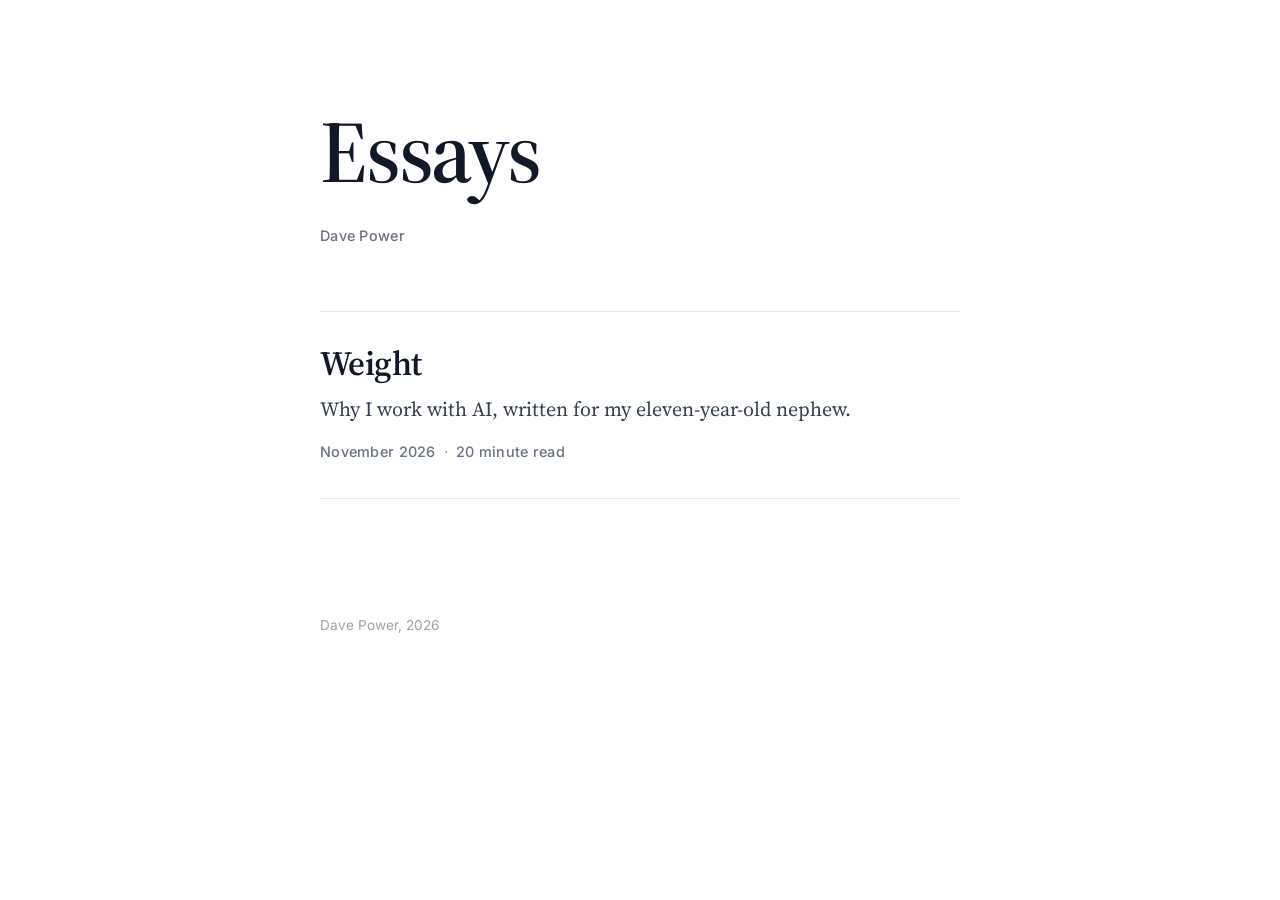
==== index.html @ 6601c46f "Publish Weight Co-Authored-By: Claude Fable 5.2 <noreply@anthropic.com> Claude-Session: https://clau" ====
<!DOCTYPE html>
<html lang="en-IE">
<head>
<meta charset="utf-8">
<meta name="viewport" content="width=device-width, initial-scale=1">
<title>Essays · Dave Power</title>
<meta name="description" content="Essays by Dave Power.">
<meta name="author" content="Dave Power">
<link rel="canonical" href="https://dpowert2.github.io/essays/">
<meta property="og:type" content="website">
<meta property="og:title" content="Essays · Dave Power">
<meta property="og:url" content="https://dpowert2.github.io/essays/">
<link rel="icon" href="data:image/svg+xml,%3Csvg xmlns='http://www.w3.org/2000/svg' viewBox='0 0 32 32'%3E%3Crect width='32' height='32' rx='7' fill='%23111827'/%3E%3Ccircle cx='16' cy='16' r='5' fill='%23E84B3C'/%3E%3C/svg%3E">
<link rel="preconnect" href="https://fonts.googleapis.com">
<link rel="preconnect" href="https://fonts.gstatic.com" crossorigin>
<link rel="stylesheet" href="https://fonts.googleapis.com/css2?family=Inter:wght@400;500;600&amp;family=Source+Serif+4:ital,opsz,wght@0,8..60,400;0,8..60,600;1,8..60,400&amp;display=swap">
<link rel="stylesheet" href="assets/essay.css">
</head>
<body class="index">
<main>
<header class="masthead">
<h1>Essays</h1>
<p class="meta">Dave Power</p>
</header>
<ul class="essays">
<li>
<a href="weight/">
<h2>Weight</h2>
<p class="blurb">Why I work with AI, written for my eleven-year-old nephew.</p>
<p class="meta"><time datetime="2026-11-24">November 2026</time><span class="dot">·</span>20 minute read</p>
</a>
</li>
</ul>
</main>
<footer class="site"><span>Dave Power, 2026</span></footer>
</body>
</html>
---- assets/essay.css ----
/* Essays. A reading page: one column, a serif at a comfortable size,
   colours taken from Dave's light palette, the coral accent used once. */

:root {
  --surface: #FFFFFF;
  --surface-muted: #F3F4F6;
  --border: #E5E8EE;
  --text-primary: #111827;
  --text-body: #374151;
  --text-muted: #6B7280;
  --text-faint: #9CA3AF;
  --accent: #E84B3C;

  --serif: 'Source Serif 4', 'Source Serif Pro', Charter, 'Iowan Old Style', Georgia, serif;
  --sans: 'Inter', -apple-system, BlinkMacSystemFont, 'Segoe UI', sans-serif;

  --measure: 32rem;
  --gutter: clamp(1.25rem, 5vw, 2.5rem);
}

*, *::before, *::after { box-sizing: border-box; }

html {
  font-size: 112.5%;            /* 18px base on phones */
  -webkit-text-size-adjust: 100%;
  text-size-adjust: 100%;
  scroll-behavior: smooth;
  scroll-padding-top: 2rem;
}
@media (min-width: 46em) { html { font-size: 125%; } }   /* 20px on larger screens */

body {
  margin: 0;
  background: var(--surface);
  color: var(--text-body);
  font-family: var(--serif);
  font-size: 1rem;
  line-height: 1.68;
  font-optical-sizing: auto;
  font-kerning: normal;
  font-variant-numeric: oldstyle-nums proportional-nums;
  text-rendering: optimizeLegibility;
  -webkit-font-smoothing: antialiased;
  -moz-osx-font-smoothing: grayscale;
}

main, nav.top, footer.site {
  max-width: calc(var(--measure) + 2 * var(--gutter));
  margin-inline: auto;
  padding-inline: var(--gutter);
}

a { color: inherit; }

/* Reading progress: the one use of the accent on the essay page */
.progress {
  position: fixed; inset: 0 0 auto 0; height: 3px; z-index: 10;
  pointer-events: none;
}
.progress span {
  display: block; height: 100%;
  background: var(--accent);
  transform: scaleX(0); transform-origin: 0 50%;
}

/* Small sans furniture */
nav.top, .meta, footer.site, .sources, sup.note {
  font-family: var(--sans);
  font-variant-numeric: lining-nums;
}

nav.top {
  padding-top: 1.75rem;
  font-size: 0.72rem;
  font-weight: 500;
  letter-spacing: 0.08em;
  text-transform: uppercase;
}
nav.top a { color: var(--text-muted); text-decoration: none; }
nav.top a:hover { color: var(--text-primary); }
nav.top a::before { content: "\2190\00a0\00a0"; }

/* Masthead */
.masthead { padding-top: clamp(3rem, 12vh, 6.5rem); margin-bottom: clamp(2.5rem, 7vh, 4rem); }

h1 {
  margin: 0;
  font-family: var(--serif);
  font-weight: 600;
  font-size: clamp(3.2rem, 13vw, 5.4rem);
  line-height: 0.98;
  letter-spacing: -0.025em;
  color: var(--text-primary);
  font-variant-numeric: lining-nums;
}

.meta {
  margin: 1.5rem 0 0;
  font-size: 0.72rem;
  font-weight: 500;
  letter-spacing: 0.02em;
  color: var(--text-muted);
}
.dot { margin-inline: 0.55em; color: var(--text-faint); }

/* Prose */
.prose p {
  margin: 0 0 1.25em;
  hyphens: manual;
  text-wrap: pretty;
  overflow-wrap: break-word;
}
.prose p.lead { color: var(--text-primary); }
@media (min-width: 46em) {
  .prose p.lead { font-size: 1.14rem; line-height: 1.6; }
}

.prose h2 {
  margin: 3.4em 0 1em;
  font-family: var(--serif);
  font-weight: 600;
  font-size: 1.42rem;
  line-height: 1.22;
  letter-spacing: -0.012em;
  color: var(--text-primary);
  text-wrap: balance;
  font-variant-numeric: lining-nums;
}
.prose h2:first-child { margin-top: 0; }

/* Section opener: a short rule above each heading after the first */
.prose h2:not(:first-child)::before {
  content: "";
  display: block;
  width: 2.25rem; height: 1px;
  margin-bottom: 1.7em;
  background: var(--text-faint);
}

sup.note {
  font-size: 0.56em;
  font-weight: 600;
  line-height: 0;
  vertical-align: super;
  margin-left: 0.04em;
}
sup.note a {
  color: var(--text-muted);
  text-decoration: none;
  padding: 0.5em 0.1em;         /* a taller target for thumbs */
}
sup.note a:hover, sup.note a:focus-visible { color: var(--accent); }

/* Sources */
.sources {
  margin-top: 4.5rem;
  padding-top: 1.75rem;
  border-top: 1px solid var(--border);
  font-size: 0.7rem;
  line-height: 1.6;
  color: var(--text-muted);
}
.sources h2 {
  margin: 0 0 1rem;
  font-family: var(--sans);
  font-size: 0.66rem;
  font-weight: 600;
  letter-spacing: 0.1em;
  text-transform: uppercase;
  color: var(--text-muted);
}
.sources ol { margin: 0; padding-left: 1.4em; }
.sources li { margin-bottom: 0.55em; padding-left: 0.3em; }
.sources li::marker { color: var(--text-faint); font-weight: 600; }
.sources li:target { color: var(--text-primary); }
.sources cite { font-style: italic; }
.sources a { text-decoration-color: var(--text-faint); text-underline-offset: 0.18em; text-decoration-thickness: 1px; }
.sources a:hover { color: var(--text-primary); text-decoration-color: currentColor; }
.sources a.back { text-decoration: none; color: var(--text-faint); margin-left: 0.2em; }
.sources a.back:hover { color: var(--accent); }

/* Footer */
footer.site {
  display: flex; justify-content: space-between; gap: 1rem;
  margin-top: 4rem; padding-block: 1.75rem 3.5rem;
  font-size: 0.68rem;
  color: var(--text-faint);
}
footer.site a { color: var(--text-muted); text-decoration: none; }
footer.site a:hover { color: var(--text-primary); }

/* Index page */
.index h1 { font-size: clamp(2.8rem, 11vw, 4.4rem); }
.essays { list-style: none; margin: 0; padding: 0; border-top: 1px solid var(--border); }
.essays li { border-bottom: 1px solid var(--border); }
.essays a { display: block; padding: 1.6rem 0 1.7rem; text-decoration: none; }
.essays h2 {
  margin: 0;
  font-family: var(--serif);
  font-weight: 600;
  font-size: 1.7rem;
  line-height: 1.15;
  letter-spacing: -0.015em;
  color: var(--text-primary);
  transition: color 0.15s;
}
.essays a:hover h2, .essays a:focus-visible h2 { color: var(--accent); }
.essays .blurb { margin: 0.45rem 0 0; color: var(--text-body); }
.essays .meta { margin-top: 0.7rem; }

:focus-visible { outline: 2px solid var(--accent); outline-offset: 3px; border-radius: 2px; }
::selection { background: #FEF2F0; color: var(--text-primary); }

@media (prefers-reduced-motion: reduce) {
  html { scroll-behavior: auto; }
  .essays h2 { transition: none; }
}

@media print {
  html { font-size: 11pt; }
  .progress, nav.top, footer.site, .sources a.back { display: none; }
  .masthead { padding-top: 0; }
  body { color: #000; }
  .prose h2 { break-after: avoid; }
  .prose p { orphans: 3; widows: 3; }
  .sources a { text-decoration: none; }
}
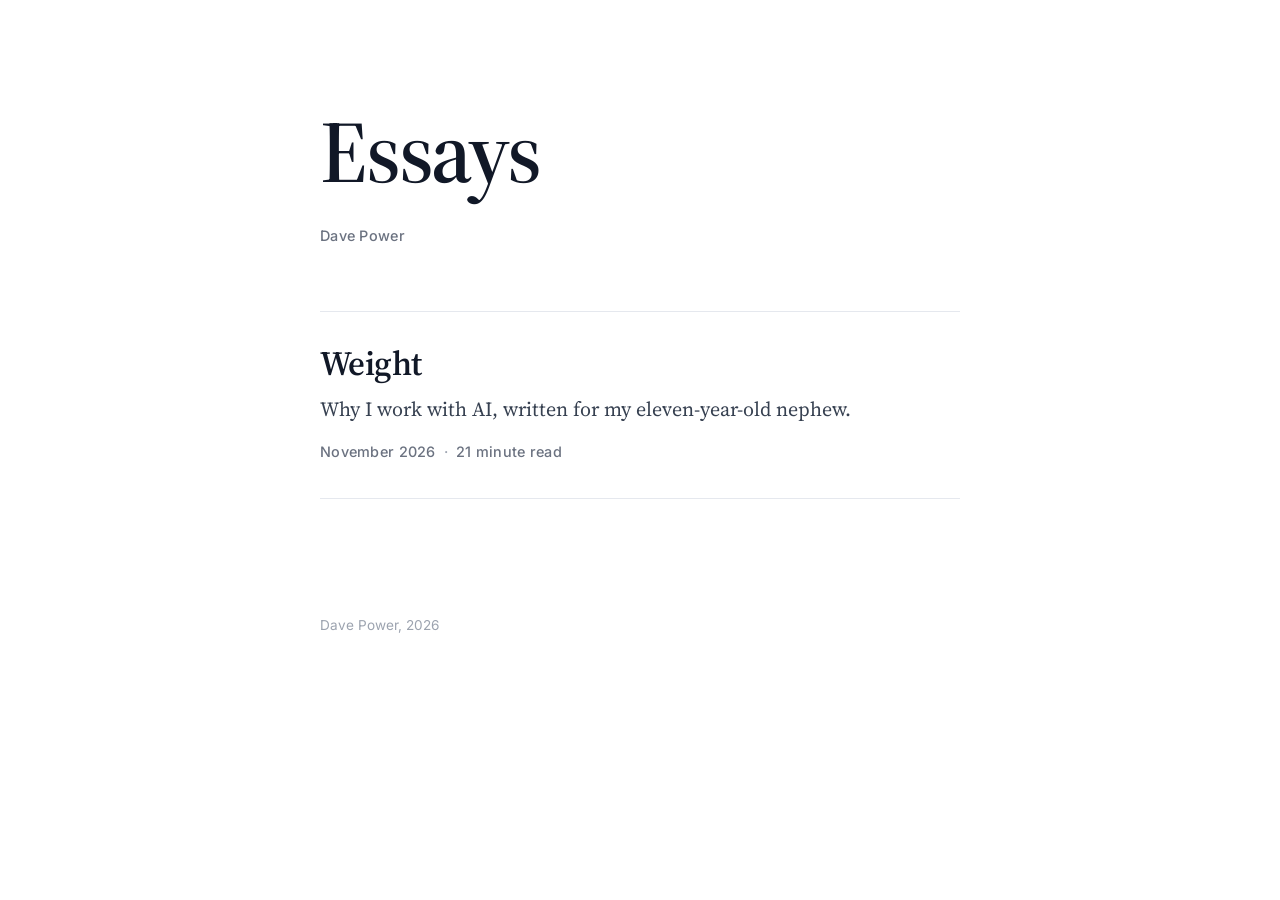
==== commit 1aa5f35e: "Weight: say why the essay takes the long way round Co-Authored-By: Claude Fable 5.2 <noreply@anthrop" ====
--- a/index.html
+++ b/index.html
@@ -27,7 +27,7 @@
 <a href="weight/">
 <h2>Weight</h2>
 <p class="blurb">Why I work with AI, written for my eleven-year-old nephew.</p>
-<p class="meta"><time datetime="2026-11-24">November 2026</time><span class="dot">·</span>20 minute read</p>
+<p class="meta"><time datetime="2026-11-24">November 2026</time><span class="dot">·</span>21 minute read</p>
 </a>
 </li>
 </ul>
